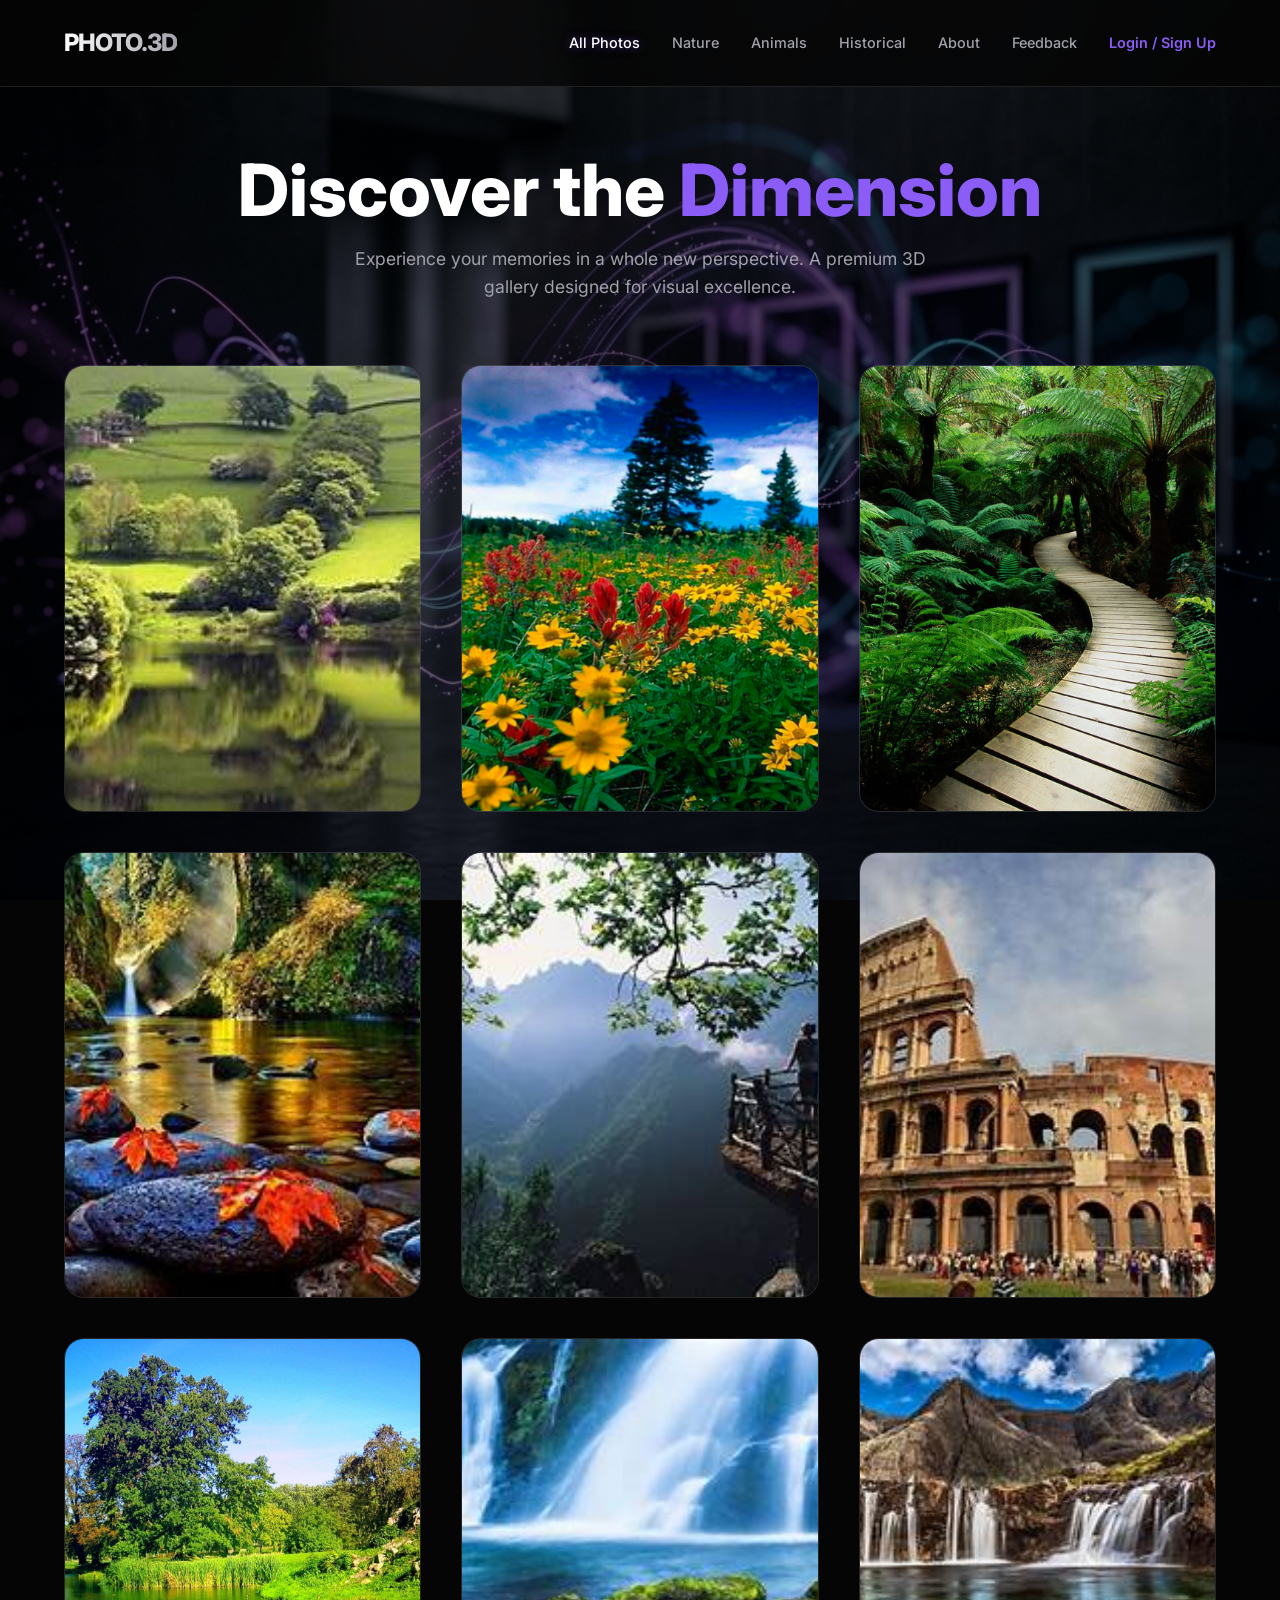
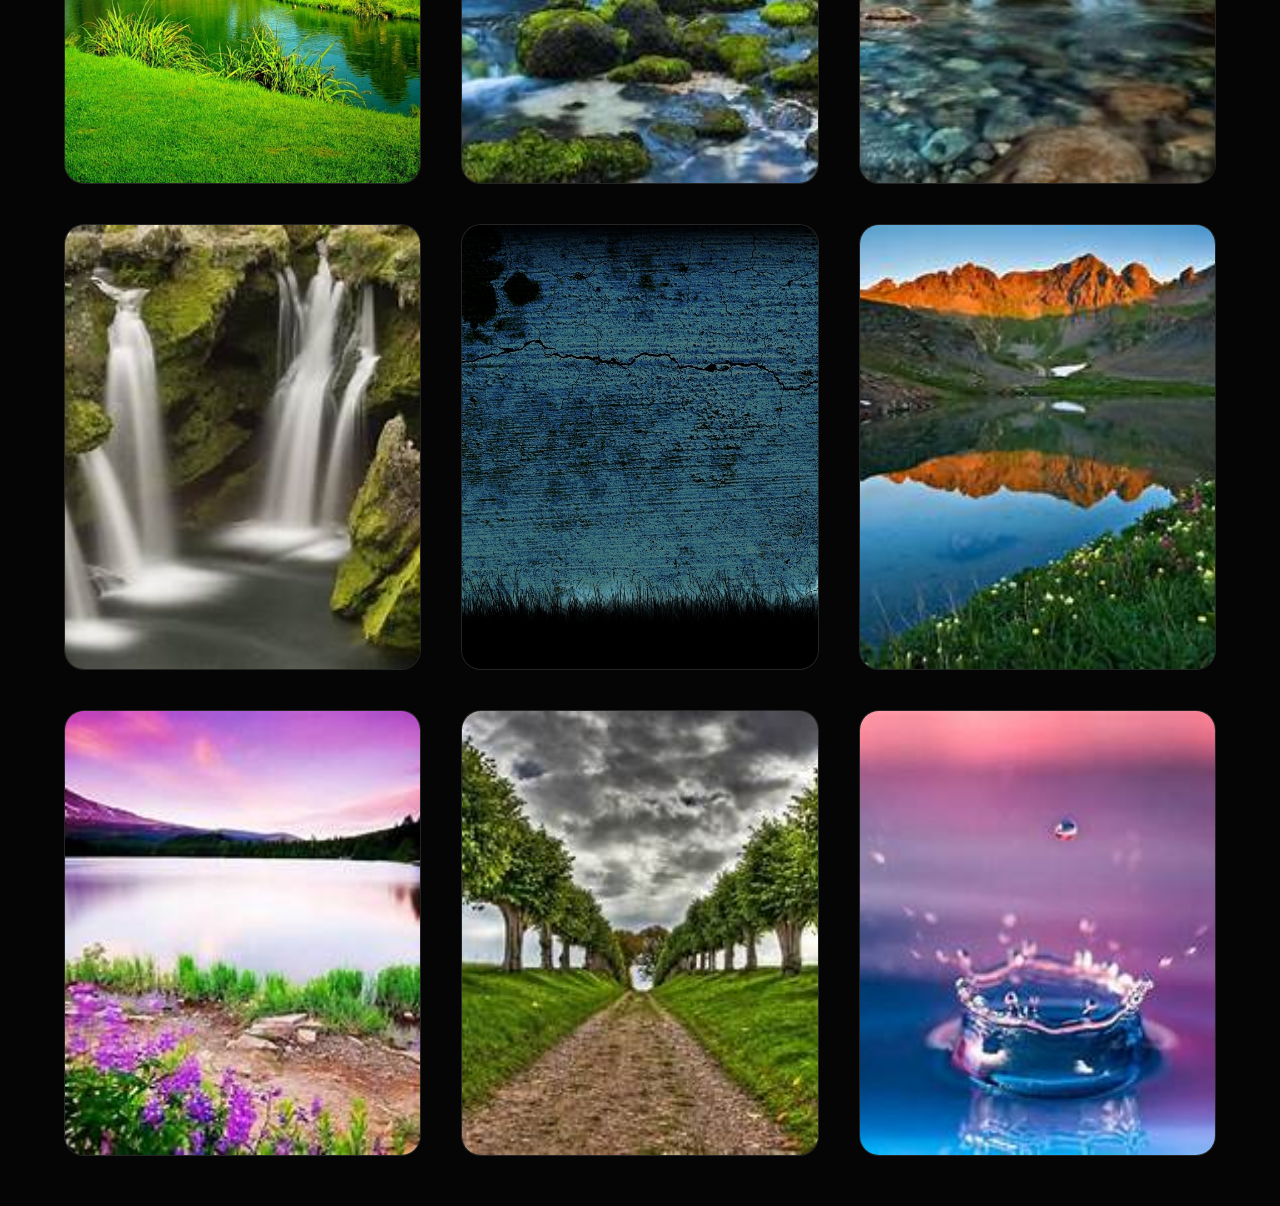
==== index.html @ d100f0a8 "Refactor to Flask/Vercel and GitHub Pages architecture" ====
<!DOCTYPE html>
<html lang="en">
<head>
    <meta charset="UTF-8">
    <meta name="viewport" content="width=device-width, initial-scale=1.0">
    <title>3D Google Photo Gallery | Premium Experience</title>
    <meta name="description" content="A stunning 3D photo gallery experience with advanced visual effects and premium design.">
    <link rel="stylesheet" href="style.css">
</head>
<body>
    <div class="hero-bg"></div>

    <nav>
        <div class="logo">PHOTO.3D</div>
        <ul class="nav-links">
            <li><a class="filter-btn active" data-category="all">All Photos</a></li>
            <li><a class="filter-btn" data-category="nature">Nature</a></li>
            <li><a class="filter-btn" data-category="animal">Animals</a></li>
            <li><a class="filter-btn" data-category="historical">Historical</a></li>
            <li><a href="about.html">About</a></li>
            <li><a href="feedback.html">Feedback</a></li>
            <li><a href="auth.html" id="navAuthLink" style="color: var(--accent-color); font-weight: 600;">Login / Sign Up</a></li>
        </ul>
    </nav>

    <main>
        <header>
            <h1>Discover the <span style="color: var(--accent-color);">Dimension</span></h1>
            <p>Experience your memories in a whole new perspective. A premium 3D gallery designed for visual excellence.</p>
        </header>

        <div class="gallery-container">
            <div class="gallery-grid" id="galleryGrid">
                <!-- Dynamic Content Loads Here -->
            </div>
        </div>
    </main>

    <div id="lightbox">
        <span class="close-lightbox">&times;</span>
        <div class="lightbox-content">
            <img id="lightboxImg" src="" alt="Full view">
            <div style="margin-top: 1rem; text-align: center;">
                <a id="downloadLink" href="" download class="btn-download">Download Original HD</a>
            </div>
        </div>
    </div>
    <script src="api-client.js"></script>
    <script src="main.js"></script>
    <script>
        document.addEventListener('DOMContentLoaded', () => {
            const token = localStorage.getItem('token');
            if (token) {
                const authLink = document.getElementById('navAuthLink');
                if (authLink) {
                    authLink.textContent = 'Logout';
                    authLink.href = '#';
                    authLink.onclick = () => {
                        localStorage.removeItem('token');
                        localStorage.removeItem('username');
                        window.location.reload();
                    };
                }
            }
        });
    </script>
</body>
</html>
---- style.css ----
@import url('https://fonts.googleapis.com/css2?family=Inter:wght@300;400;600;800&display=swap');

:root {
    --bg-color: #050505;
    --accent-color: #8b5cf6;
    --accent-glow: rgba(139, 92, 246, 0.5);
    --text-primary: #ffffff;
    --text-secondary: #a1a1aa;
    --glass-bg: rgba(255, 255, 255, 0.03);
    --glass-border: rgba(255, 255, 255, 0.1);
    --card-shadow: 0 20px 40px rgba(0, 0, 0, 0.4);
    --transition-smooth: all 0.5s cubic-bezier(0.23, 1, 0.32, 1);
}

* {
    margin: 0;
    padding: 0;
    box-sizing: border-box;
}

body {
    font-family: 'Inter', sans-serif;
    background-color: var(--bg-color);
    color: var(--text-primary);
    overflow-x: hidden;
    line-height: 1.6;
}

/* Background Hero */
.hero-bg {
    position: fixed;
    top: 0;
    left: 0;
    width: 100%;
    height: 100%;
    z-index: -1;
    background: url('assets/hero.png') no-repeat center center/cover;
    filter: brightness(0.4);
    transition: var(--transition-smooth);
}

/* Navbar */
nav {
    position: fixed;
    top: 0;
    left: 0;
    width: 100%;
    padding: 1.5rem 5%;
    display: flex;
    justify-content: space-between;
    align-items: center;
    z-index: 1000;
    background: rgba(5, 5, 5, 0.8);
    backdrop-filter: blur(20px);
    border-bottom: 1px solid var(--glass-border);
}

.logo {
    font-size: 1.5rem;
    font-weight: 800;
    letter-spacing: -1px;
    background: linear-gradient(to right, #fff, #a1a1aa);
    -webkit-background-clip: text;
    -webkit-text-fill-color: transparent;
}

.nav-links {
    display: flex;
    gap: 2rem;
    list-style: none;
}

.nav-links a {
    text-decoration: none;
    color: var(--text-secondary);
    font-size: 0.9rem;
    font-weight: 500;
    transition: var(--transition-smooth);
    cursor: pointer;
}

.nav-links a:hover, .nav-links a.active {
    color: var(--text-primary);
    text-shadow: 0 0 10px var(--accent-glow);
}

/* Main Content */
main {
    padding-top: 150px;
    padding-bottom: 50px;
    max-width: 1400px;
    margin: 0 auto;
    padding-left: 5%;
    padding-right: 5%;
}

header {
    margin-bottom: 4rem;
    text-align: center;
}

header h1 {
    font-size: clamp(2.5rem, 8vw, 4.5rem);
    font-weight: 800;
    margin-bottom: 1rem;
    line-height: 1.1;
}

header p {
    color: var(--text-secondary);
    font-size: 1.1rem;
    max-width: 600px;
    margin: 0 auto;
}

/* 3D Gallery Grid */
.gallery-container {
    perspective: 1500px;
}

.gallery-grid {
    display: grid;
    grid-template-columns: repeat(auto-fill, minmax(300px, 1fr));
    gap: 2.5rem;
    transform-style: preserve-3d;
}

.photo-card {
    position: relative;
    border-radius: 20px;
    overflow: hidden;
    background: var(--glass-bg);
    border: 1px solid var(--glass-border);
    cursor: pointer;
    transform-style: preserve-3d;
    transition: transform 0.1s ease-out, box-shadow 0.3s ease;
}

.photo-card:hover {
    box-shadow: 0 30px 60px rgba(0, 0, 0, 0.6);
}

.photo-wrapper {
    width: 100%;
    aspect-ratio: 4/5;
    overflow: hidden;
}

.photo-card img {
    width: 100%;
    height: 100%;
    object-fit: cover;
    transition: transform 0.6s cubic-bezier(0.23, 1, 0.32, 1);
}

.photo-card:hover img {
    transform: scale(1.1);
}

.photo-info {
    position: absolute;
    bottom: 0;
    left: 0;
    width: 100%;
    padding: 1.5rem;
    background: linear-gradient(transparent, rgba(0,0,0,0.8));
    transform: translateZ(20px);
    opacity: 0;
    transition: var(--transition-smooth);
}

.photo-card:hover .photo-info {
    opacity: 1;
}

.photo-info h3 {
    font-size: 1rem;
    font-weight: 600;
    margin-bottom: 0.5rem;
}

.actions {
    display: flex;
    gap: 1rem;
}

.btn-download {
    padding: 0.5rem 1rem;
    border-radius: 10px;
    background: var(--accent-color);
    color: white;
    text-decoration: none;
    font-size: 0.8rem;
    font-weight: 600;
    transition: var(--transition-smooth);
}

.btn-download:hover {
    background: #7c3aed;
    transform: scale(1.05);
}

/* Lightbox */
#lightbox {
    position: fixed;
    top: 0;
    left: 0;
    width: 100%;
    height: 100%;
    background: rgba(0, 0, 0, 0.95);
    backdrop-filter: blur(10px);
    display: none;
    justify-content: center;
    align-items: center;
    z-index: 2000;
    padding: 2rem;
}

#lightbox.active {
    display: flex;
}

.lightbox-content {
    position: relative;
    max-width: 90%;
    max-height: 90%;
}

.lightbox-content img {
    max-width: 100%;
    max-height: 85vh;
    border-radius: 10px;
    box-shadow: 0 0 50px rgba(139, 92, 246, 0.3);
}

.close-lightbox {
    position: absolute;
    top: -40px;
    right: 0;
    color: white;
    font-size: 2rem;
    cursor: pointer;
}

/* Mobile Optimizations */
@media (max-width: 768px) {
    nav {
        padding: 1rem 5%;
    }
    
    .nav-links {
        display: none; /* We can add a mobile menu later */
    }
    
    main {
        padding-top: 100px;
    }
    
    .gallery-grid {
        grid-template-columns: 1fr;
        gap: 1.5rem;
    }
    
    header h1 {
        font-size: 2.5rem;
    }
    
    .photo-info {
        opacity: 1; /* Always show info on mobile */
        background: linear-gradient(transparent, rgba(0,0,0,0.6));
    }
}
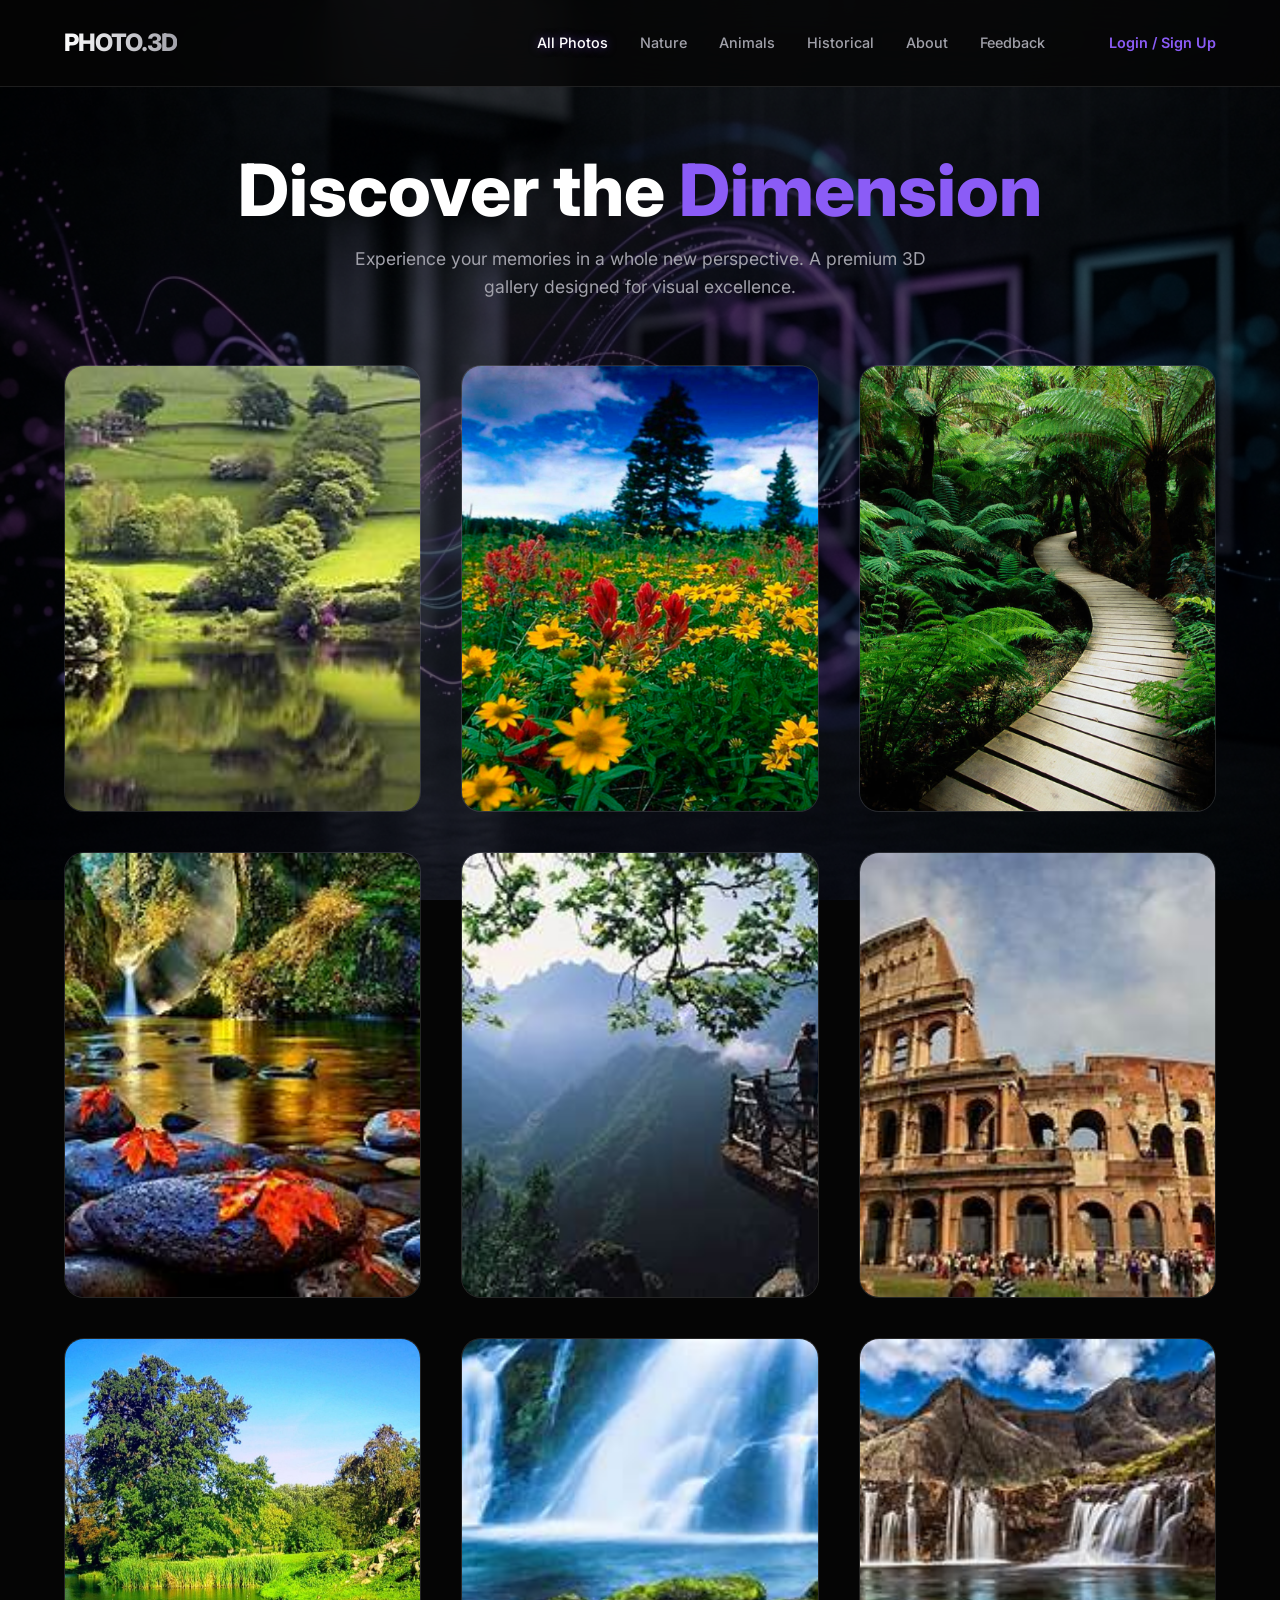
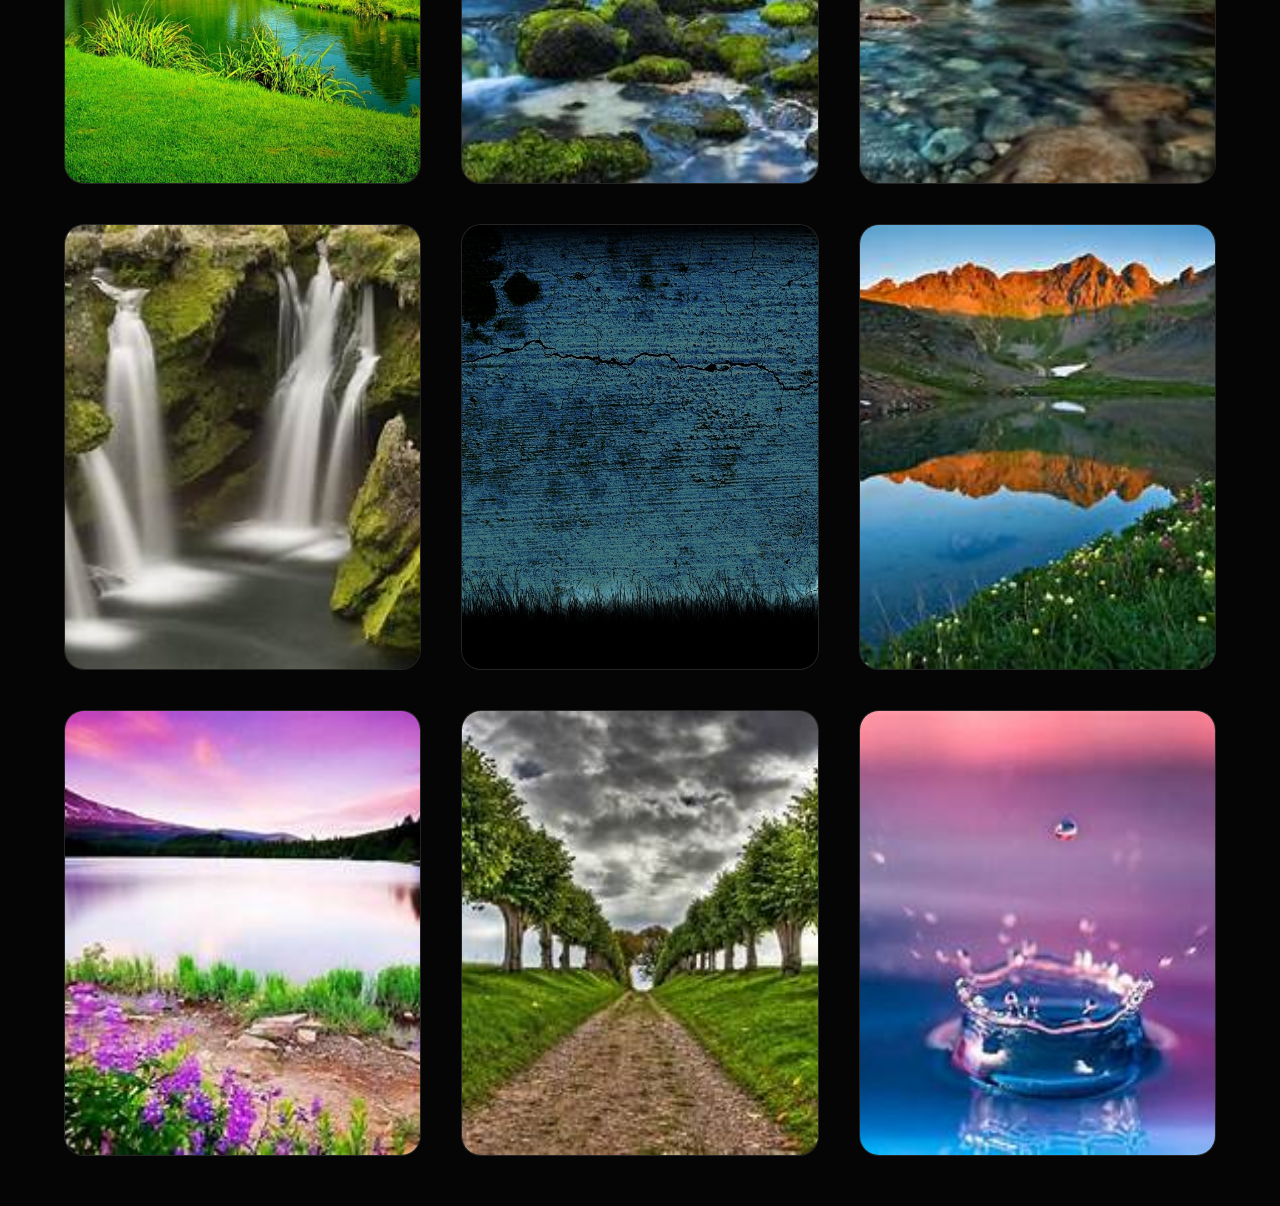
==== commit aef01294: "Add Admin Portal for viewing feedback" ====
--- a/index.html
+++ b/index.html
@@ -19,6 +19,7 @@
             <li><a class="filter-btn" data-category="historical">Historical</a></li>
             <li><a href="about.html">About</a></li>
             <li><a href="feedback.html">Feedback</a></li>
+            <li><a href="admin.html" style="display:none;" id="navAdminLink">Admin</a></li>
             <li><a href="auth.html" id="navAuthLink" style="color: var(--accent-color); font-weight: 600;">Login / Sign Up</a></li>
         </ul>
     </nav>
@@ -50,6 +51,7 @@
     <script>
         document.addEventListener('DOMContentLoaded', () => {
             const token = localStorage.getItem('token');
+            const username = localStorage.getItem('username');
             if (token) {
                 const authLink = document.getElementById('navAuthLink');
                 if (authLink) {
@@ -61,6 +63,13 @@
                         window.location.reload();
                     };
                 }
+                
+                if (username === 'admin') {
+                    const adminLink = document.getElementById('navAdminLink');
+                    if (adminLink) {
+                        adminLink.style.display = 'inline';
+                    }
+                }
             }
         });
     </script>
